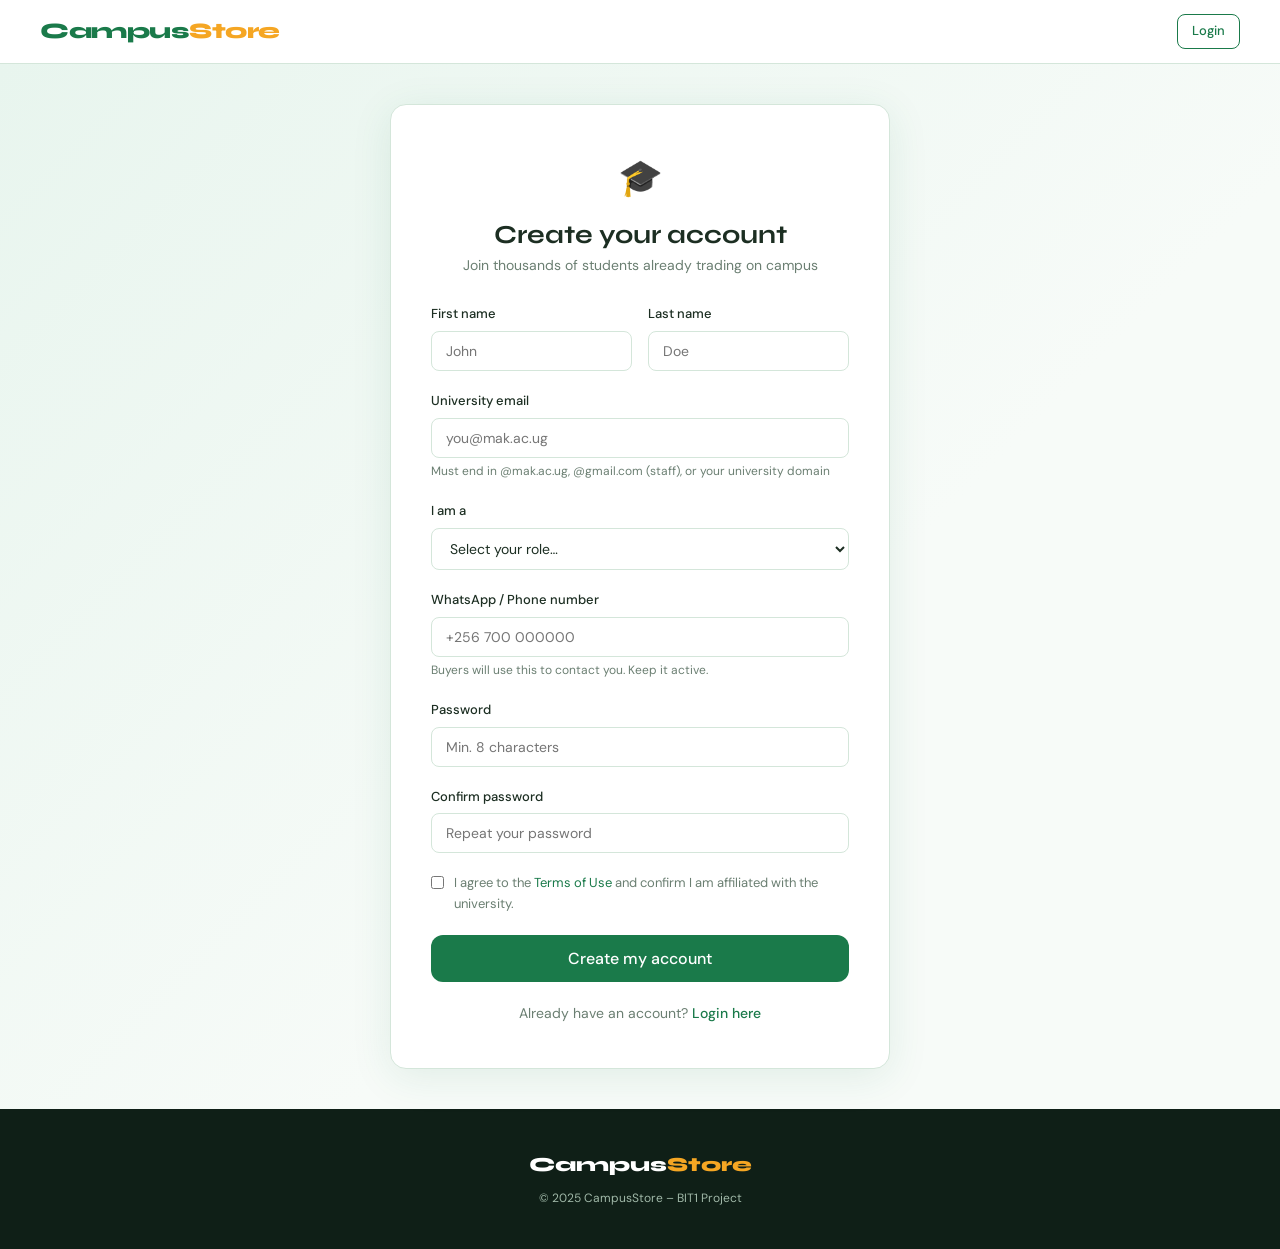
==== register.html @ 9dbb7ef6 "ch" ====
<!DOCTYPE html>
<html lang="en">
<head>
  <meta charset="UTF-8"/>
  <meta name="viewport" content="width=device-width, initial-scale=1.0"/>
  <title>Register – Campus E-Store</title>
  <link rel="stylesheet" href="style.css"/>
</head>
<body>

<!-- NAVBAR -->
<header class="navbar">
  <a href="index.html" class="logo">Campus<span>Store</span></a>
  <nav></nav>
  <div class="nav-actions">
    <a href="login.html" class="btn btn-outline btn-sm">Login</a>
  </div>
</header>

<!-- AUTH -->
<div class="auth-wrap">
  <div class="auth-card" style="max-width: 500px;">
    <div style="text-align: center; margin-bottom: 28px;">
      <div style="font-size: 36px; margin-bottom: 12px;">🎓</div>
      <h2>Create your account</h2>
      <p class="sub">Join thousands of students already trading on campus</p>
    </div>

    <form action="browse.html" method="get">
      <div style="display: grid; grid-template-columns: 1fr 1fr; gap: 0 16px;">
        <div class="form-group">
          <label for="fname">First name</label>
          <input type="text" id="fname" placeholder="John" required/>
        </div>
        <div class="form-group">
          <label for="lname">Last name</label>
          <input type="text" id="lname" placeholder="Doe" required/>
        </div>
      </div>

      <div class="form-group">
        <label for="email">University email</label>
        <input type="email" id="email" placeholder="you@mak.ac.ug" required/>
        <p class="form-note">Must end in @mak.ac.ug, @gmail.com (staff), or your university domain</p>
      </div>

      <div class="form-group">
        <label for="role">I am a</label>
        <select id="role">
          <option value="">Select your role…</option>
          <option value="student">Student</option>
          <option value="staff">University Staff</option>
        </select>
      </div>

      <div class="form-group">
        <label for="phone">WhatsApp / Phone number</label>
        <input type="tel" id="phone" placeholder="+256 700 000000" required/>
        <p class="form-note">Buyers will use this to contact you. Keep it active.</p>
      </div>

      <div class="form-group">
        <label for="password">Password</label>
        <input type="password" id="password" placeholder="Min. 8 characters" required/>
      </div>

      <div class="form-group">
        <label for="confirm">Confirm password</label>
        <input type="password" id="confirm" placeholder="Repeat your password" required/>
      </div>

      <div style="display: flex; align-items: flex-start; gap: 10px; margin-bottom: 20px;">
        <input type="checkbox" id="terms" style="margin-top: 3px; width: auto;"/>
        <label for="terms" style="font-size: 13px; color: var(--muted);">
          I agree to the <a href="#" style="color: var(--green);">Terms of Use</a> and confirm I am affiliated with the university.
        </label>
      </div>

      <input type="submit" value="Create my account" class="btn btn-primary btn-full btn-lg" style="cursor: pointer;"/>
    </form>

    <p style="text-align: center; font-size: 14px; color: var(--muted); margin-top: 20px;">
      Already have an account? <a href="login.html" style="color: var(--green); font-weight: 500;">Login here</a>
    </p>
  </div>
</div>

<!-- FOOTER -->
<footer>
  <div class="logo">Campus<span style="color: var(--gold);">Store</span></div>
  <p style="margin-top: 8px; font-size: 12px;">&copy; 2025 CampusStore – BIT1 Project</p>
</footer>

</body>
</html>
---- style.css ----
@import url('https://fonts.googleapis.com/css2?family=Syne:wght@400;600;700;800&family=DM+Sans:wght@300;400;500&display=swap');

/* ===== RESET & BASE ===== */
*, *::before, *::after { box-sizing: border-box; margin: 0; padding: 0; }

:root {
  --green:       #1a7a4a;
  --green-light: #e8f5ee;
  --green-mid:   #2ea86a;
  --gold:        #f5a623;
  --dark:        #0f1f17;
  --text:        #1c2e22;
  --muted:       #6b7f72;
  --border:      #d4e6da;
  --bg:          #f7fbf8;
  --white:       #ffffff;
  --radius:      12px;
  --radius-sm:   8px;
  --shadow:      0 2px 12px rgba(26,122,74,0.10);
}

body {
  font-family: 'DM Sans', sans-serif;
  background: var(--bg);
  color: var(--text);
  font-size: 15px;
  line-height: 1.6;
}

h1, h2, h3, h4 {
  font-family: 'Syne', sans-serif;
  line-height: 1.2;
}

a { text-decoration: none; color: inherit; }
ul { list-style: none; }
img { display: block; width: 100%; object-fit: cover; }

/* ===== NAVBAR ===== */
.navbar {
  background: var(--white);
  border-bottom: 1.5px solid var(--border);
  padding: 0 40px;
  display: flex;
  align-items: center;
  justify-content: space-between;
  height: 64px;
  position: sticky;
  top: 0;
  z-index: 100;
}

.navbar .logo {
  font-family: 'Syne', sans-serif;
  font-size: 22px;
  font-weight: 800;
  color: var(--green);
  letter-spacing: -0.5px;
}

.navbar .logo span {
  color: var(--gold);
}

.navbar nav {
  display: flex;
  align-items: center;
  gap: 28px;
}

.navbar nav a {
  font-size: 14px;
  font-weight: 500;
  color: var(--muted);
  transition: color 0.2s;
}

.navbar nav a:hover,
.navbar nav a.active { color: var(--green); }

.navbar .nav-actions {
  display: flex;
  align-items: center;
  gap: 12px;
}

/* ===== BUTTONS ===== */
.btn {
  display: inline-flex;
  align-items: center;
  gap: 6px;
  padding: 9px 20px;
  border-radius: var(--radius-sm);
  font-family: 'DM Sans', sans-serif;
  font-size: 14px;
  font-weight: 500;
  border: none;
  cursor: pointer;
  transition: opacity 0.2s, transform 0.1s;
}

.btn:hover { opacity: 0.88; transform: translateY(-1px); }
.btn:active { transform: scale(0.98); }

.btn-primary {
  background: var(--green);
  color: var(--white);
}

.btn-outline {
  background: transparent;
  border: 1.5px solid var(--green);
  color: var(--green);
}

.btn-gold {
  background: var(--gold);
  color: var(--dark);
  font-weight: 600;
}

.btn-sm {
  padding: 6px 14px;
  font-size: 13px;
}

.btn-lg {
  padding: 13px 28px;
  font-size: 16px;
  border-radius: var(--radius);
}

.btn-full { width: 100%; justify-content: center; }

/* ===== BADGE ===== */
.badge {
  display: inline-block;
  padding: 3px 10px;
  border-radius: 20px;
  font-size: 12px;
  font-weight: 500;
}

.badge-green  { background: var(--green-light); color: var(--green); }
.badge-gold   { background: #fff4e0; color: #c27d00; }
.badge-muted  { background: #eef1ef; color: var(--muted); }

/* ===== SECTION PADDING ===== */
.section { padding: 60px 40px; }
.section-sm { padding: 40px 40px; }
.container { max-width: 1100px; margin: 0 auto; }

/* ===== PRODUCT CARD ===== */
.card {
  background: var(--white);
  border: 1px solid var(--border);
  border-radius: var(--radius);
  overflow: hidden;
  transition: box-shadow 0.2s, transform 0.2s;
}

.card:hover {
  box-shadow: var(--shadow);
  transform: translateY(-3px);
}

.card-img {
  height: 180px;
  background: var(--green-light);
  display: flex;
  align-items: center;
  justify-content: center;
  font-size: 48px;
}

.card-body { padding: 14px 16px 18px; }
.card-body .price {
  font-family: 'Syne', sans-serif;
  font-size: 20px;
  font-weight: 700;
  color: var(--green);
}

.card-body h3 {
  font-size: 15px;
  font-weight: 600;
  margin: 6px 0 4px;
}

.card-body .meta {
  font-size: 13px;
  color: var(--muted);
  display: flex;
  align-items: center;
  gap: 8px;
  flex-wrap: wrap;
  margin-bottom: 12px;
}

/* ===== GRID ===== */
.grid-4 { display: grid; grid-template-columns: repeat(4, 1fr); gap: 20px; }
.grid-3 { display: grid; grid-template-columns: repeat(3, 1fr); gap: 20px; }
.grid-2 { display: grid; grid-template-columns: repeat(2, 1fr); gap: 20px; }

/* ===== FORM ===== */
.form-group { margin-bottom: 20px; }
.form-group label {
  display: block;
  font-size: 13px;
  font-weight: 500;
  color: var(--text);
  margin-bottom: 6px;
}

.form-group input,
.form-group select,
.form-group textarea {
  width: 100%;
  padding: 10px 14px;
  border: 1.5px solid var(--border);
  border-radius: var(--radius-sm);
  font-family: 'DM Sans', sans-serif;
  font-size: 14px;
  color: var(--text);
  background: var(--white);
  outline: none;
  transition: border-color 0.2s;
}

.form-group input:focus,
.form-group select:focus,
.form-group textarea:focus {
  border-color: var(--green);
}

.form-group textarea { resize: vertical; min-height: 110px; }
.form-note { font-size: 12px; color: var(--muted); margin-top: 4px; }

/* ===== SEARCH BAR ===== */
.search-bar {
  display: flex;
  background: var(--white);
  border: 2px solid var(--border);
  border-radius: var(--radius);
  overflow: hidden;
}

.search-bar input {
  flex: 1;
  border: none;
  padding: 12px 18px;
  font-size: 15px;
  font-family: 'DM Sans', sans-serif;
  outline: none;
  color: var(--text);
}

.search-bar button {
  background: var(--green);
  color: var(--white);
  border: none;
  padding: 0 24px;
  font-size: 14px;
  font-weight: 600;
  cursor: pointer;
  font-family: 'DM Sans', sans-serif;
}

/* ===== PAGE HEADER ===== */
.page-header {
  background: var(--white);
  border-bottom: 1px solid var(--border);
  padding: 32px 40px;
}

.page-header h1 { font-size: 28px; margin-bottom: 4px; }
.page-header p  { color: var(--muted); font-size: 14px; }

/* ===== SIDEBAR LAYOUT ===== */
.layout-sidebar {
  display: grid;
  grid-template-columns: 240px 1fr;
  gap: 32px;
  align-items: start;
}

.sidebar {
  background: var(--white);
  border: 1px solid var(--border);
  border-radius: var(--radius);
  padding: 24px;
}

.sidebar h4 {
  font-size: 13px;
  font-weight: 600;
  text-transform: uppercase;
  letter-spacing: 0.8px;
  color: var(--muted);
  margin-bottom: 14px;
}

.sidebar ul li {
  padding: 8px 12px;
  border-radius: var(--radius-sm);
  font-size: 14px;
  cursor: pointer;
  display: flex;
  justify-content: space-between;
  align-items: center;
  transition: background 0.15s;
}

.sidebar ul li:hover { background: var(--green-light); color: var(--green); }
.sidebar ul li.active { background: var(--green-light); color: var(--green); font-weight: 500; }
.sidebar .count { font-size: 12px; color: var(--muted); }

.sidebar-divider {
  border: none;
  border-top: 1px solid var(--border);
  margin: 16px 0;
}

/* ===== FOOTER ===== */
footer {
  background: var(--dark);
  color: #a0b8a8;
  padding: 40px;
  text-align: center;
}

footer .logo {
  font-family: 'Syne', sans-serif;
  font-size: 20px;
  font-weight: 800;
  color: var(--white);
  margin-bottom: 8px;
}

footer p { font-size: 13px; }
footer a { color: var(--green-mid); }

/* ===== AVATAR ===== */
.avatar {
  width: 42px;
  height: 42px;
  border-radius: 50%;
  background: var(--green-light);
  color: var(--green);
  font-family: 'Syne', sans-serif;
  font-weight: 700;
  font-size: 16px;
  display: flex;
  align-items: center;
  justify-content: center;
  flex-shrink: 0;
}

/* ===== ALERT ===== */
.alert {
  padding: 12px 16px;
  border-radius: var(--radius-sm);
  font-size: 14px;
  margin-bottom: 16px;
}

.alert-success { background: var(--green-light); color: var(--green); border-left: 3px solid var(--green); }
.alert-info    { background: #e8f0ff; color: #2a4db5; border-left: 3px solid #2a4db5; }

/* ===== TABS ===== */
.tabs {
  display: flex;
  gap: 4px;
  border-bottom: 2px solid var(--border);
  margin-bottom: 24px;
}

.tab {
  padding: 10px 20px;
  font-size: 14px;
  font-weight: 500;
  color: var(--muted);
  border-bottom: 2px solid transparent;
  margin-bottom: -2px;
  cursor: pointer;
}

.tab.active {
  color: var(--green);
  border-bottom-color: var(--green);
}

/* ===== STAT CARD ===== */
.stat-card {
  background: var(--white);
  border: 1px solid var(--border);
  border-radius: var(--radius);
  padding: 20px 24px;
  text-align: center;
}

.stat-card .stat-num {
  font-family: 'Syne', sans-serif;
  font-size: 32px;
  font-weight: 800;
  color: var(--green);
}

.stat-card .stat-label {
  font-size: 13px;
  color: var(--muted);
  margin-top: 2px;
}

/* ===== LISTING ROW ===== */
.listing-row {
  display: flex;
  align-items: center;
  gap: 16px;
  padding: 14px 0;
  border-bottom: 1px solid var(--border);
}

.listing-row:last-child { border-bottom: none; }

.listing-thumb {
  width: 60px;
  height: 60px;
  border-radius: var(--radius-sm);
  background: var(--green-light);
  display: flex;
  align-items: center;
  justify-content: center;
  font-size: 24px;
  flex-shrink: 0;
}

.listing-info { flex: 1; }
.listing-info h4 { font-size: 14px; font-weight: 600; }
.listing-info p  { font-size: 13px; color: var(--muted); }
.listing-actions { display: flex; gap: 8px; }

/* ===== CONTACT CARD ===== */
.contact-card {
  background: var(--white);
  border: 1px solid var(--border);
  border-radius: var(--radius);
  padding: 24px;
}

.contact-card h3 {
  font-size: 16px;
  margin-bottom: 16px;
  padding-bottom: 12px;
  border-bottom: 1px solid var(--border);
}

.contact-option {
  display: flex;
  align-items: center;
  gap: 14px;
  padding: 12px 0;
  border-bottom: 1px solid var(--border);
}

.contact-option:last-child { border-bottom: none; }

.contact-icon {
  width: 40px;
  height: 40px;
  border-radius: 10px;
  display: flex;
  align-items: center;
  justify-content: center;
  font-size: 20px;
  flex-shrink: 0;
}

.contact-icon.whatsapp { background: #e8f8ef; }
.contact-icon.call     { background: #e8f0ff; }

/* ===== BREADCRUMB ===== */
.breadcrumb {
  display: flex;
  align-items: center;
  gap: 8px;
  font-size: 13px;
  color: var(--muted);
  margin-bottom: 20px;
}

.breadcrumb a { color: var(--green); }
.breadcrumb span { color: var(--muted); }

/* ===== AUTH PAGE ===== */
.auth-wrap {
  min-height: calc(100vh - 64px);
  display: flex;
  align-items: center;
  justify-content: center;
  padding: 40px;
  background: linear-gradient(135deg, var(--green-light) 0%, var(--bg) 60%);
}

.auth-card {
  background: var(--white);
  border: 1px solid var(--border);
  border-radius: 16px;
  padding: 44px 40px;
  width: 100%;
  max-width: 440px;
  box-shadow: 0 8px 40px rgba(26,122,74,0.10);
}

.auth-card h2 {
  font-size: 26px;
  margin-bottom: 4px;
}

.auth-card .sub {
  color: var(--muted);
  font-size: 14px;
  margin-bottom: 28px;
}

.divider {
  text-align: center;
  position: relative;
  margin: 20px 0;
  font-size: 13px;
  color: var(--muted);
}

.divider::before, .divider::after {
  content: '';
  position: absolute;
  top: 50%;
  width: 42%;
  height: 1px;
  background: var(--border);
}

.divider::before { left: 0; }
.divider::after  { right: 0; }
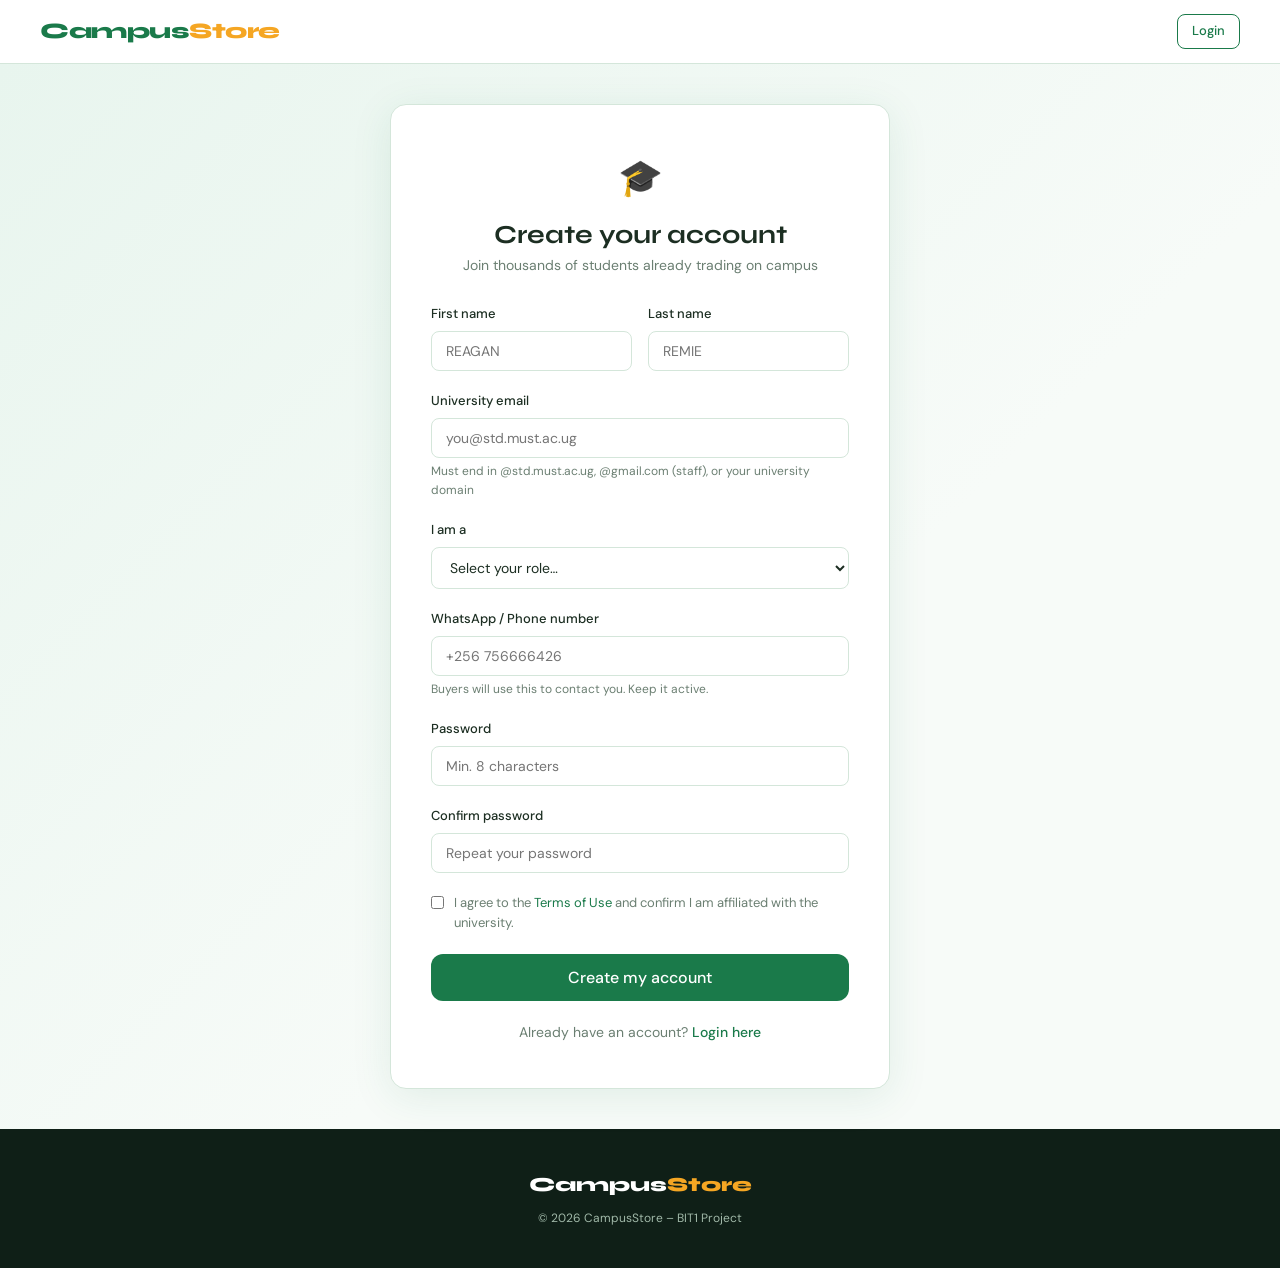
==== commit b1b036c7: "ch" ====
--- a/register.html
+++ b/register.html
@@ -30,18 +30,18 @@
       <div style="display: grid; grid-template-columns: 1fr 1fr; gap: 0 16px;">
         <div class="form-group">
           <label for="fname">First name</label>
-          <input type="text" id="fname" placeholder="John" required/>
+          <input type="text" id="fname" placeholder="REAGAN" required/>
         </div>
         <div class="form-group">
           <label for="lname">Last name</label>
-          <input type="text" id="lname" placeholder="Doe" required/>
+          <input type="text" id="lname" placeholder="REMIE" required/>
         </div>
       </div>
 
       <div class="form-group">
         <label for="email">University email</label>
-        <input type="email" id="email" placeholder="you@mak.ac.ug" required/>
-        <p class="form-note">Must end in @mak.ac.ug, @gmail.com (staff), or your university domain</p>
+        <input type="email" id="email" placeholder="you@std.must.ac.ug" required/>
+        <p class="form-note">Must end in @std.must.ac.ug, @gmail.com (staff), or your university domain</p>
       </div>
 
       <div class="form-group">
@@ -55,7 +55,7 @@
 
       <div class="form-group">
         <label for="phone">WhatsApp / Phone number</label>
-        <input type="tel" id="phone" placeholder="+256 700 000000" required/>
+        <input type="tel" id="phone" placeholder="+256 756666426" required/>
         <p class="form-note">Buyers will use this to contact you. Keep it active.</p>
       </div>
 
@@ -88,7 +88,7 @@
 <!-- FOOTER -->
 <footer>
   <div class="logo">Campus<span style="color: var(--gold);">Store</span></div>
-  <p style="margin-top: 8px; font-size: 12px;">&copy; 2025 CampusStore – BIT1 Project</p>
+  <p style="margin-top: 8px; font-size: 12px;">&copy; 2026 CampusStore – BIT1 Project</p>
 </footer>
 
 </body>
